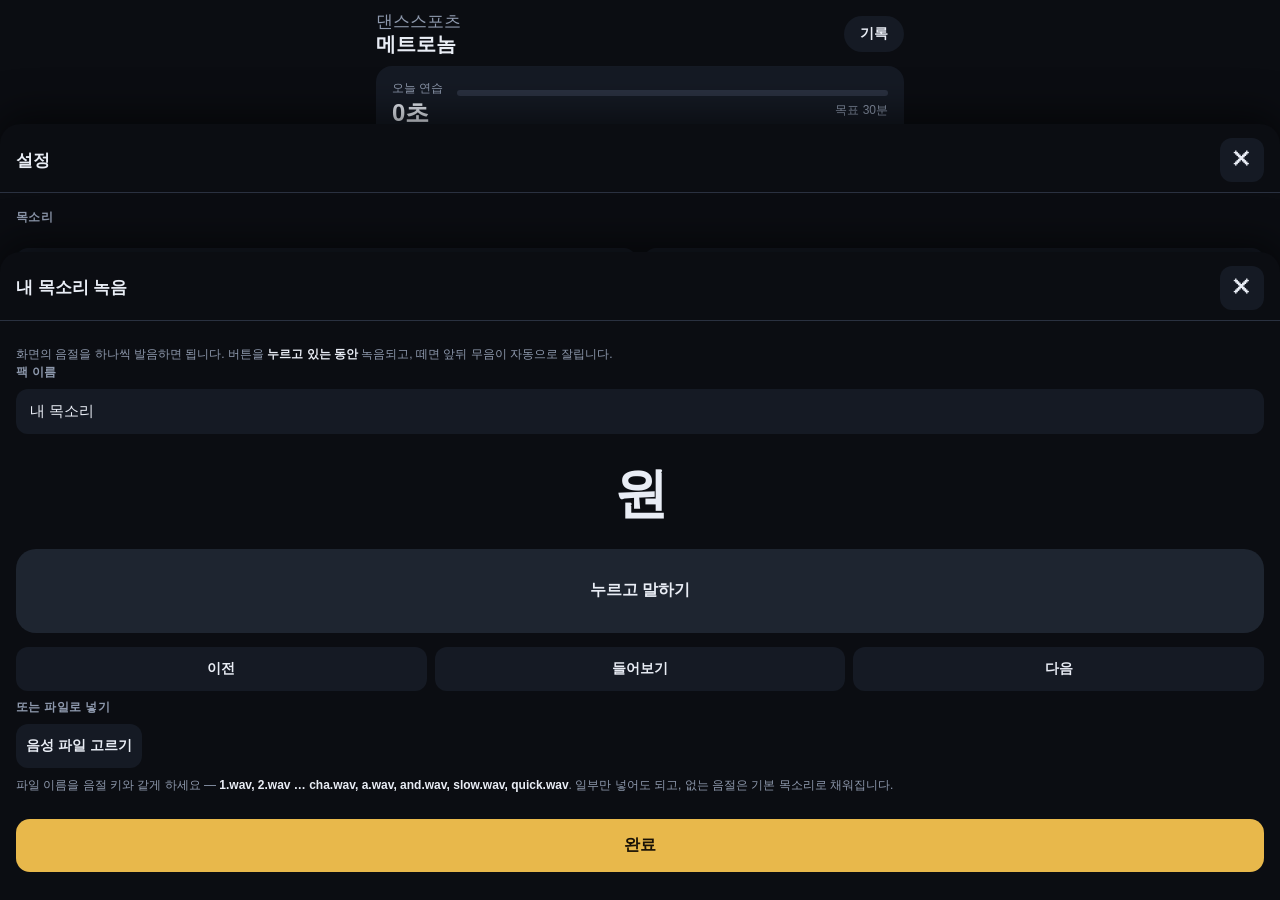
==== index.html @ ac810130 "댄스스포츠 메트로놈 초기 구현 10종목 공식 템포, 8박 예비박자, 종목별 리듬 패턴, 음성 카운트, 음원에 박자세기 얹기, 연습 기록. 빌드 도구·외부 의존성 없음." ====
<!DOCTYPE html>
<html lang="ko">
<head>
<meta charset="utf-8">
<title>댄스스포츠 메트로놈</title>
<meta name="viewport" content="width=device-width, initial-scale=1, viewport-fit=cover">
<meta name="description" content="댄스스포츠 10종목 공식 템포 메트로놈. 예비박, 음성 카운트, 내 음원에 박자세기 얹기.">
<meta name="theme-color" content="#0b0d12">
<meta name="apple-mobile-web-app-capable" content="yes">
<meta name="apple-mobile-web-app-status-bar-style" content="black-translucent">
<meta name="apple-mobile-web-app-title" content="댄스 메트로놈">
<link rel="manifest" href="manifest.webmanifest">
<link rel="icon" type="image/svg+xml" href="icons/icon.svg">
<link rel="apple-touch-icon" href="icons/icon-180.png">
<link rel="stylesheet" href="styles.css">
</head>
<body>

<!-- ============================ 홈 ============================ -->
<main id="view-home" class="view is-active">
  <header class="topbar">
    <h1 class="brand">댄스스포츠<br><b>메트로놈</b></h1>
    <button class="pillbtn" id="go-stats">기록</button>
  </header>

  <button class="today" id="today-card">
    <div class="today-main">
      <span class="today-label">오늘 연습</span>
      <span class="today-val" id="today-val">0분</span>
    </div>
    <div class="today-side">
      <div class="bar"><i id="today-fill"></i></div>
      <span class="today-sub" id="today-sub"></span>
    </div>
  </button>

  <section class="group">
    <h2>스탠다드</h2>
    <div class="grid" id="grid-standard"></div>
  </section>

  <section class="group">
    <h2>라틴</h2>
    <div class="grid" id="grid-latin"></div>
  </section>

  <p class="note" id="silent-note" hidden>
    <b>소리가 안 나면</b> 아이폰 무음 모드를 해제하세요. 웹앱은 무음 스위치의 영향을 받습니다.
  </p>
  <p class="note tiny">공식 템포는 WDSF/WDC 경기 규정 기준입니다.</p>
</main>

<!-- ============================ 플레이어 ============================ -->
<main id="view-player" class="view">
  <header class="topbar">
    <button class="iconbtn" id="go-home" aria-label="뒤로">‹</button>
    <div class="ptitle">
      <span id="p-name">—</span>
      <small id="p-meta"></small>
    </div>
    <button class="iconbtn" id="go-settings" aria-label="설정">⚙</button>
  </header>

  <div class="stage">
    <div class="countin" id="countin" hidden>
      <b id="countin-num">8</b>
      <span>예비박</span>
    </div>
    <div class="beats" id="beats"></div>
    <div class="barinfo">
      <span id="bar-num">준비</span>
      <span class="dot-sep" id="phrase-wrap" hidden>프레이즈 <b id="phrase-num">1</b>/8</span>
    </div>
  </div>

  <div class="tempo">
    <div class="bpm-row">
      <button class="stepbtn" id="bpm-minus" aria-label="느리게">−</button>
      <div class="bpm-box">
        <div class="bpm-main">
          <input id="bpm-input" type="number" inputmode="numeric" min="20" max="400" value="120">
          <span class="unit">BPM</span>
        </div>
        <div class="bpm-sub" id="tempo-sub">— MPM · 100%</div>
      </div>
      <button class="stepbtn" id="bpm-plus" aria-label="빠르게">+</button>
    </div>

    <div class="slider-wrap">
      <div class="track"><i class="official" id="official-band"></i></div>
      <input id="pct-slider" type="range" min="40" max="120" step="1" value="100" aria-label="공식 대비 속도">
    </div>

    <div class="chips" id="pct-chips"></div>
  </div>

  <div class="musicbar" id="musicbar" hidden>
    <div class="mrow">
      <span class="mname" id="m-name">—</span>
      <button class="linkbtn" id="m-edit">정렬</button>
      <button class="linkbtn" id="m-detach">해제</button>
    </div>
    <div class="mprog"><i id="m-fill"></i></div>
    <div class="mrow tiny">
      <span id="m-time">0:00</span>
      <span id="m-info"></span>
    </div>
  </div>

  <div class="transport">
    <button class="tbtn" id="btn-stop" aria-label="정지">■</button>
    <button class="tbtn play" id="btn-play" aria-label="시작">▶</button>
    <button class="tbtn" id="btn-music" aria-label="음원 얹기">♪</button>
  </div>
</main>

<!-- ============================ 기록 ============================ -->
<main id="view-stats" class="view">
  <header class="topbar">
    <button class="iconbtn" id="stats-back" aria-label="뒤로">‹</button>
    <h1 class="brand"><b>연습 기록</b></h1>
    <span class="spacer"></span>
  </header>

  <div class="statcards" id="stat-cards"></div>

  <section class="group">
    <div class="grouphead">
      <h2>최근</h2>
      <div class="seg" id="range-seg">
        <button data-days="7" class="on">7일</button>
        <button data-days="30">30일</button>
      </div>
    </div>
    <div class="chart" id="chart"></div>
  </section>

  <section class="group">
    <h2>종목별</h2>
    <div class="bars" id="by-dance"></div>
  </section>

  <section class="group">
    <h2>하루 목표</h2>
    <div class="goalrow">
      <input id="goal-input" type="number" inputmode="numeric" min="1" max="600" value="30">
      <span>분</span>
      <button class="linkbtn" id="goal-save">저장</button>
    </div>
  </section>

  <div class="rowbtns">
    <button class="ghost" id="export-stats">내보내기</button>
    <button class="ghost" id="import-stats">불러오기</button>
    <button class="ghost danger" id="reset-stats">기록 삭제</button>
  </div>
  <input type="file" id="import-file" accept="application/json,.json" hidden>
</main>

<!-- ============================ 설정 시트 ============================ -->
<div class="backdrop" id="backdrop" hidden></div>

<section class="sheet" id="sheet-settings" hidden>
  <div class="sheethead">
    <h2>설정</h2>
    <button class="iconbtn" data-close aria-label="닫기">✕</button>
  </div>
  <div class="sheetbody">

    <div class="field">
      <label>목소리</label>
      <div class="radios" id="voice-list"></div>
      <div class="rowbtns">
        <button class="ghost" id="voice-preview">미리듣기</button>
        <button class="ghost" id="voice-record">내 목소리 녹음</button>
      </div>
      <p class="hint" id="voice-hint"></p>
    </div>

    <div class="field">
      <label>카운트 방식</label>
      <div class="seg wrap" id="count-style"></div>
    </div>

    <div class="field">
      <label>예비박</label>
      <div class="seg wrap" id="countin-mode"></div>
      <p class="hint" id="countin-hint"></p>
    </div>

    <div class="field">
      <label>클릭음</label>
      <div class="seg wrap" id="theme-seg"></div>
    </div>

    <div class="field">
      <label>볼륨</label>
      <div class="vol"><span>클릭</span><input type="range" id="vol-click" min="0" max="100" value="90"></div>
      <div class="vol"><span>음성</span><input type="range" id="vol-voice" min="0" max="100" value="90"></div>
      <div class="vol"><span>음원</span><input type="range" id="vol-music" min="0" max="100" value="80"></div>
    </div>

    <div class="field">
      <label class="switch">
        <input type="checkbox" id="opt-simple"><span></span>
        <em>심플 모드<small>분할박 없이 1박만 강조</small></em>
      </label>
      <label class="switch">
        <input type="checkbox" id="opt-phrase" checked><span></span>
        <em>8마디 프레이즈 강조<small>8마디마다 첫 박을 더 세게</small></em>
      </label>
      <label class="switch">
        <input type="checkbox" id="opt-wake" checked><span></span>
        <em>화면 켜두기<small>연습 중 화면이 꺼지지 않게</small></em>
      </label>
    </div>

  </div>
</section>

<!-- ============================ 음원 시트 ============================ -->
<section class="sheet" id="sheet-music" hidden>
  <div class="sheethead">
    <h2>음원에 박자세기 얹기</h2>
    <button class="iconbtn" data-close aria-label="닫기">✕</button>
  </div>
  <div class="sheetbody">

    <div class="field">
      <button class="bigbtn" id="pick-file">폰에서 음원 고르기</button>
      <input type="file" id="music-file" accept="audio/*" hidden>
      <p class="hint">파일 앱에 있는 mp3·m4a·wav만 됩니다. 애플뮤직·스포티파이 스트리밍 곡은 열 수 없습니다.</p>
    </div>

    <div class="field" id="saved-wrap" hidden>
      <label>저장된 곡</label>
      <div class="tracklist" id="track-list"></div>
    </div>

    <div id="align-panel" hidden>
      <div class="field">
        <label>정렬 — 곡을 들으면서 박에 맞춰 탭</label>
        <p class="hint">첫 탭이 <b>마디의 1박</b>이 되도록 하세요. 4번 이상이면 계산되고, 8번이면 더 정확합니다.</p>
        <div class="rowbtns">
          <button class="ghost" id="align-play">▶ 듣기</button>
          <button class="ghost" id="align-reset">다시</button>
        </div>
        <button class="tapbtn" id="tap-pad">
          <b id="tap-count">0</b>
          <span>탭</span>
        </button>
        <div class="alignresult" id="align-result">아직 계산 전</div>
      </div>

      <div class="field" id="tune-wrap" hidden>
        <label>미세조정</label>
        <div class="tunerow">
          <span>템포</span>
          <button class="ghost" data-bpm="-0.1">−0.1</button>
          <b id="tune-bpm">—</b>
          <button class="ghost" data-bpm="0.1">+0.1</button>
        </div>
        <div class="tunerow">
          <span>시작점</span>
          <button class="ghost" data-off="-0.01">−10ms</button>
          <b id="tune-off">—</b>
          <button class="ghost" data-off="0.01">+10ms</button>
        </div>
        <div class="tunerow">
          <span>배속 보정</span>
          <button class="ghost" data-scale="0.5">÷2</button>
          <button class="ghost" data-scale="2">×2</button>
        </div>
        <div class="tunerow">
          <span>시작 마디</span>
          <button class="ghost" data-bar="-1">−1</button>
          <b id="tune-bar">1</b>
          <button class="ghost" data-bar="1">+1</button>
        </div>
        <label class="switch">
          <input type="checkbox" id="music-loop"><span></span>
          <em>곡 반복<small>끝나면 시작 마디부터 다시</small></em>
        </label>
      </div>

      <div class="rowbtns">
        <button class="bigbtn" id="align-apply">이 곡으로 연습하기</button>
      </div>
    </div>

  </div>
</section>

<!-- ============================ 녹음 시트 ============================ -->
<section class="sheet" id="sheet-record" hidden>
  <div class="sheethead">
    <h2>내 목소리 녹음</h2>
    <button class="iconbtn" data-close aria-label="닫기">✕</button>
  </div>
  <div class="sheetbody">
    <p class="hint">화면의 음절을 하나씩 발음하면 됩니다. 버튼을 <b>누르고 있는 동안</b> 녹음되고, 떼면 앞뒤 무음이 자동으로 잘립니다.</p>
    <div class="field">
      <label>팩 이름</label>
      <input type="text" id="pack-name" value="내 목소리" maxlength="20">
    </div>
    <div class="recstage">
      <div class="recprog" id="rec-prog"></div>
      <div class="recword" id="rec-word">원</div>
      <button class="recbtn" id="rec-btn">누르고 말하기</button>
      <div class="rowbtns">
        <button class="ghost" id="rec-prev">이전</button>
        <button class="ghost" id="rec-play">들어보기</button>
        <button class="ghost" id="rec-next">다음</button>
      </div>
      <p class="hint" id="rec-status"></p>
    </div>
    <div class="field">
      <label>또는 파일로 넣기</label>
      <button class="ghost" id="import-voice">음성 파일 고르기</button>
      <input type="file" id="import-voice-file" accept="audio/*" multiple hidden>
      <p class="hint">파일 이름을 음절 키와 같게 하세요 — <b>1.wav, 2.wav … cha.wav, a.wav, and.wav, slow.wav, quick.wav</b>. 일부만 넣어도 되고, 없는 음절은 기본 목소리로 채워집니다.</p>
    </div>
    <div class="rowbtns">
      <button class="bigbtn" id="rec-done">완료</button>
    </div>
  </div>
</section>

<div class="toast" id="toast" hidden></div>

<script src="js/dances.js"></script>
<script src="js/voices.js"></script>
<script src="js/stats.js"></script>
<script src="js/audio.js"></script>
<script src="js/music.js"></script>
<script src="js/app.js"></script>
</body>
</html>
---- styles.css ----
/* 댄스스포츠 메트로놈 — 세로 화면, 큰 터치 타깃, 다크 고정 */

:root {
  --bg: #0b0d12;
  --panel: #151a24;
  --panel2: #1e2530;
  --line: #2a3140;
  --txt: #e9edf5;
  --dim: #8e99ad;
  --accent: #e8b84b;
  --std: #7aa2ff;
  --lat: #ff8a5c;
  --danger: #ff6b6b;
  --r: 16px;
  --pad: 16px;
  --safe-b: env(safe-area-inset-bottom, 0px);
  --safe-t: env(safe-area-inset-top, 0px);
}

* { box-sizing: border-box; }

html, body {
  margin: 0;
  padding: 0;
  background: var(--bg);
  color: var(--txt);
  font-family: -apple-system, BlinkMacSystemFont, "Apple SD Gothic Neo", "Malgun Gothic",
               "Segoe UI", Roboto, sans-serif;
  -webkit-font-smoothing: antialiased;
  overscroll-behavior: none;
}

body { min-height: 100vh; }

button, input {
  font: inherit;
  color: inherit;
  touch-action: manipulation;      /* 더블탭 확대 방지 */
  -webkit-tap-highlight-color: transparent;
}
button { cursor: pointer; border: none; background: none; }

/* ---------------- 뷰 전환 ---------------- */
.view { display: none; }
.view.is-active { display: block; }

#view-home, #view-stats {
  padding: calc(var(--safe-t) + 8px) var(--pad) calc(var(--safe-b) + 32px);
  max-width: 560px;
  margin: 0 auto;
}

#view-player.is-active {
  display: flex;
  flex-direction: column;
  height: 100vh;
  height: 100dvh;
  padding: calc(var(--safe-t) + 4px) var(--pad) calc(var(--safe-b) + 10px);
  max-width: 560px;
  margin: 0 auto;
}

/* ---------------- 상단바 ---------------- */
.topbar {
  display: flex;
  align-items: center;
  gap: 10px;
  min-height: 52px;
}
.brand { font-size: 17px; line-height: 1.25; margin: 0; font-weight: 500; color: var(--dim); flex: 1; }
.brand b { color: var(--txt); font-weight: 700; font-size: 20px; }
.spacer { flex: 1; }

.iconbtn {
  width: 44px; height: 44px;
  border-radius: 12px;
  background: var(--panel);
  color: var(--txt);
  font-size: 22px;
  display: grid; place-items: center;
  flex: 0 0 auto;
}
.iconbtn:active { background: var(--panel2); }

.pillbtn {
  padding: 9px 16px;
  border-radius: 999px;
  background: var(--panel);
  color: var(--txt);
  font-size: 14px;
  font-weight: 600;
}

/* ---------------- 오늘 연습 카드 ---------------- */
.today {
  width: 100%;
  display: flex; align-items: center; gap: 14px;
  background: var(--panel);
  border-radius: var(--r);
  padding: 14px 16px;
  margin: 6px 0 20px;
  text-align: left;
}
.today-main { display: flex; flex-direction: column; }
.today-label { font-size: 12px; color: var(--dim); }
.today-val { font-size: 24px; font-weight: 700; letter-spacing: -0.02em; }
.today-side { flex: 1; display: flex; flex-direction: column; gap: 6px; align-items: flex-end; }
.bar { width: 100%; height: 6px; background: var(--line); border-radius: 3px; overflow: hidden; }
.bar i { display: block; height: 100%; background: var(--accent); border-radius: 3px; transition: width .3s; }
.today-sub { font-size: 12px; color: var(--dim); }

/* ---------------- 종목 그리드 ---------------- */
.group { margin-bottom: 22px; }
.group h2 { font-size: 13px; color: var(--dim); margin: 0 0 10px 2px; font-weight: 600; letter-spacing: .04em; }
.grouphead { display: flex; align-items: center; justify-content: space-between; margin-bottom: 10px; }
.grouphead h2 { margin: 0; }

.grid { display: grid; grid-template-columns: 1fr 1fr; gap: 10px; }

.tile {
  background: var(--panel);
  border-radius: var(--r);
  padding: 14px;
  text-align: left;
  min-height: 84px;
  display: flex; flex-direction: column; justify-content: space-between;
  border-left: 3px solid var(--line);
}
.tile:active { background: var(--panel2); }
.tile.std { border-left-color: var(--std); }
.tile.lat { border-left-color: var(--lat); }
.tile .tname { font-size: 16px; font-weight: 700; }
.tile .tmeta { font-size: 12px; color: var(--dim); margin-top: 6px; }
.tile .tmeta b { color: var(--txt); font-weight: 600; }

.note {
  font-size: 13px; color: var(--dim); line-height: 1.6;
  background: var(--panel); border-radius: 12px; padding: 12px 14px;
}
.note b { color: var(--txt); }
.note.tiny { background: none; padding: 4px 2px; font-size: 12px; }

/* ---------------- 플레이어: 무대 ---------------- */
.ptitle { flex: 1; text-align: center; display: flex; flex-direction: column; line-height: 1.2; }
.ptitle span { font-size: 17px; font-weight: 700; }
.ptitle small { font-size: 11px; color: var(--dim); margin-top: 2px; }

.stage {
  flex: 1;
  min-height: 140px;
  display: flex; flex-direction: column;
  align-items: center; justify-content: center;
  gap: 18px;
  position: relative;
}

.countin {
  position: absolute; inset: 0;
  display: flex; flex-direction: column;
  align-items: center; justify-content: center;
  gap: 2px;
  background: var(--bg);
  z-index: 2;
}
.countin b {
  font-size: 96px; font-weight: 800; line-height: 1;
  color: var(--accent);
  font-variant-numeric: tabular-nums;
}
.countin span { font-size: 13px; color: var(--dim); letter-spacing: .1em; }

.beats { display: flex; gap: 14px; align-items: center; justify-content: center; }
.beat {
  width: 44px; height: 44px; border-radius: 50%;
  background: var(--panel2);
  display: grid; place-items: center;
  font-size: 15px; font-weight: 700; color: var(--dim);
  transition: transform .06s ease-out, background .18s, color .18s;
}
.beat.sub { width: 12px; height: 12px; font-size: 0; background: var(--line); }
.beat.on { background: var(--accent); color: #1a1206; transform: scale(1.18); transition: none; }
.beat.sub.on { background: var(--accent); transform: scale(1.5); }
.beat.head.on { background: #fff; color: #111; }

.barinfo { font-size: 13px; color: var(--dim); display: flex; gap: 12px; align-items: center; }
.barinfo b { color: var(--txt); }
.dot-sep::before { content: "·"; margin-right: 12px; color: var(--line); }

/* ---------------- 플레이어: 템포 ---------------- */
.tempo { padding: 4px 0 2px; }

.bpm-row { display: flex; align-items: center; gap: 12px; }
.stepbtn {
  width: 62px; height: 62px;
  border-radius: 20px;
  background: var(--panel);
  font-size: 30px; font-weight: 300;
  display: grid; place-items: center;
  flex: 0 0 auto;
  user-select: none; -webkit-user-select: none;
}
.stepbtn:active { background: var(--accent); color: #1a1206; }

.bpm-box { flex: 1; text-align: center; }
.bpm-main { display: flex; align-items: baseline; justify-content: center; gap: 4px; }
#bpm-input {
  width: 3.2ch;
  background: none; border: none; padding: 0;
  font-size: 46px; font-weight: 800; letter-spacing: -0.03em;
  text-align: right;
  font-variant-numeric: tabular-nums;
  -moz-appearance: textfield;
}
#bpm-input::-webkit-outer-spin-button,
#bpm-input::-webkit-inner-spin-button { -webkit-appearance: none; margin: 0; }
#bpm-input:focus { outline: none; color: var(--accent); }
.unit { font-size: 13px; color: var(--dim); font-weight: 600; }
.bpm-sub { font-size: 12px; color: var(--dim); margin-top: 2px; }

.slider-wrap { position: relative; height: 40px; margin-top: 6px; }
.slider-wrap .track {
  position: absolute; left: 0; right: 0; top: 50%;
  height: 6px; margin-top: -3px;
  background: var(--line); border-radius: 3px; overflow: hidden;
}
.slider-wrap .official { position: absolute; top: 0; bottom: 0; background: rgba(232,184,75,.4); }
#pct-slider {
  position: absolute; inset: 0;
  width: 100%; height: 40px; margin: 0;
  background: none; -webkit-appearance: none; appearance: none;
}
#pct-slider::-webkit-slider-thumb {
  -webkit-appearance: none;
  width: 28px; height: 28px; border-radius: 50%;
  background: var(--txt);
  box-shadow: 0 2px 8px rgba(0,0,0,.5);
}
#pct-slider::-moz-range-thumb {
  width: 28px; height: 28px; border-radius: 50%;
  background: var(--txt); border: none;
}

.chips { display: flex; gap: 8px; margin-top: 8px; }
.chips button {
  flex: 1; height: 38px; border-radius: 12px;
  background: var(--panel); color: var(--dim);
  font-size: 13px; font-weight: 600;
}
.chips button.on { background: var(--accent); color: #1a1206; }

/* ---------------- 플레이어: 음원 바 ---------------- */
.musicbar { background: var(--panel); border-radius: 12px; padding: 10px 12px; margin-top: 10px; }
.mrow { display: flex; align-items: center; gap: 10px; }
.mname { flex: 1; font-size: 13px; font-weight: 600; overflow: hidden; text-overflow: ellipsis; white-space: nowrap; }
.mrow.tiny { font-size: 11px; color: var(--dim); margin-top: 6px; justify-content: space-between; }
.mprog { height: 4px; background: var(--line); border-radius: 2px; margin-top: 8px; overflow: hidden; }
.mprog i { display: block; height: 100%; width: 0; background: var(--lat); }
.linkbtn { font-size: 12px; color: var(--accent); font-weight: 600; padding: 4px; }

/* ---------------- 플레이어: 재생 컨트롤 ---------------- */
.transport {
  display: flex; align-items: center; justify-content: center; gap: 18px;
  padding-top: 14px;
}
.tbtn {
  width: 64px; height: 64px; border-radius: 22px;
  background: var(--panel);
  font-size: 22px;
  display: grid; place-items: center;
}
.tbtn:active { background: var(--panel2); }
.tbtn.play {
  width: 88px; height: 88px; border-radius: 30px;
  background: var(--accent); color: #1a1206;
  font-size: 34px;
}
.tbtn.play.on { background: var(--txt); }
.tbtn.has-music { color: var(--lat); }

/* ---------------- 기록 ---------------- */
.statcards { display: grid; grid-template-columns: repeat(3, 1fr); gap: 10px; margin: 6px 0 22px; }
.statcard { background: var(--panel); border-radius: 14px; padding: 12px 10px; text-align: center; }
.statcard b { display: block; font-size: 20px; font-weight: 700; }
.statcard span { font-size: 11px; color: var(--dim); }

.seg { display: flex; gap: 6px; background: var(--panel); border-radius: 10px; padding: 3px; }
.seg.wrap { flex-wrap: wrap; }
.seg button {
  padding: 8px 14px; border-radius: 8px;
  font-size: 13px; font-weight: 600; color: var(--dim);
  flex: 1; white-space: nowrap;
}
.seg button.on { background: var(--panel2); color: var(--txt); }

.chart { display: flex; align-items: flex-end; gap: 4px; height: 132px; padding: 6px 0; }
.chart .cbar { flex: 1; display: flex; flex-direction: column; justify-content: flex-end; height: 100%; gap: 4px; }
.chart .cbar i { display: block; background: var(--line); border-radius: 3px; min-height: 3px; }
.chart .cbar.has i { background: var(--accent); }
.chart .cbar.today i { background: var(--std); }
.chart .cbar span { font-size: 9px; color: var(--dim); text-align: center; }

.bars { display: flex; flex-direction: column; gap: 8px; }
.brow { display: flex; align-items: center; gap: 10px; font-size: 13px; }
.brow .bname { width: 84px; flex: 0 0 auto; color: var(--dim); }
.brow .bfill { flex: 1; height: 8px; background: var(--line); border-radius: 4px; overflow: hidden; }
.brow .bfill i { display: block; height: 100%; border-radius: 4px; }
.brow .bval { width: 62px; text-align: right; font-size: 12px; color: var(--dim); }

.goalrow { display: flex; align-items: center; gap: 10px; background: var(--panel); border-radius: 12px; padding: 12px 14px; }
.goalrow input { width: 72px; background: var(--panel2); border: none; border-radius: 8px; padding: 10px; text-align: center; font-size: 17px; font-weight: 700; }
.goalrow input:focus { outline: 2px solid var(--accent); }

.rowbtns { display: flex; gap: 8px; margin-top: 14px; }
.ghost {
  flex: 1; padding: 13px 10px; border-radius: 12px;
  background: var(--panel); color: var(--txt);
  font-size: 14px; font-weight: 600;
}
.ghost:active { background: var(--panel2); }
.ghost.danger { color: var(--danger); }

.bigbtn {
  width: 100%; padding: 16px; border-radius: 14px;
  background: var(--accent); color: #1a1206;
  font-size: 16px; font-weight: 700;
}
.bigbtn:disabled { background: var(--panel); color: var(--dim); }

/* ---------------- 시트 ---------------- */
.backdrop {
  position: fixed; inset: 0; background: rgba(0,0,0,.6);
  z-index: 40; backdrop-filter: blur(2px);
}
.sheet {
  position: fixed; left: 0; right: 0; bottom: 0;
  z-index: 41;
  background: var(--bg);
  border-radius: 20px 20px 0 0;
  max-height: 88vh;
  display: flex; flex-direction: column;
  box-shadow: 0 -8px 40px rgba(0,0,0,.6);
  animation: rise .22s ease-out;
}
@keyframes rise { from { transform: translateY(24px); opacity: 0; } }
.sheethead {
  display: flex; align-items: center; gap: 10px;
  padding: 14px var(--pad) 10px;
  border-bottom: 1px solid var(--line);
}
.sheethead h2 { flex: 1; margin: 0; font-size: 17px; }
.sheetbody {
  overflow-y: auto;
  -webkit-overflow-scrolling: touch;
  padding: 16px var(--pad) calc(var(--safe-b) + 28px);
}

.field { margin-bottom: 24px; }
.field > label { display: block; font-size: 12px; color: var(--dim); font-weight: 600; margin-bottom: 8px; letter-spacing: .03em; }
.field input[type=text] { width: 100%; background: var(--panel); border: none; border-radius: 12px; padding: 14px; font-size: 15px; }
.field input[type=text]:focus { outline: 2px solid var(--accent); }
.hint { font-size: 12px; color: var(--dim); line-height: 1.6; margin: 8px 0 0; }
.hint b { color: var(--txt); }

.radios { display: flex; flex-direction: column; gap: 6px; }
.radios button {
  display: flex; align-items: center; gap: 10px;
  padding: 13px 14px; border-radius: 12px;
  background: var(--panel); text-align: left; font-size: 15px;
}
.radios button.on { background: var(--panel2); box-shadow: inset 0 0 0 1.5px var(--accent); }
.radios button .rname { flex: 1; }
.radios button .rmeta { font-size: 11px; color: var(--dim); }
.radios button .rdel { color: var(--danger); font-size: 12px; padding: 4px 6px; }

.vol { display: flex; align-items: center; gap: 12px; margin-bottom: 10px; }
.vol span { width: 40px; font-size: 13px; color: var(--dim); }
.vol input { flex: 1; -webkit-appearance: none; appearance: none; height: 30px; background: none; }
.vol input::-webkit-slider-runnable-track { height: 6px; background: var(--line); border-radius: 3px; }
.vol input::-webkit-slider-thumb {
  -webkit-appearance: none; width: 24px; height: 24px; border-radius: 50%;
  background: var(--txt); margin-top: -9px;
}
.vol input::-moz-range-track { height: 6px; background: var(--line); border-radius: 3px; }
.vol input::-moz-range-thumb { width: 24px; height: 24px; border-radius: 50%; background: var(--txt); border: none; }

.switch {
  display: flex; align-items: center; gap: 12px;
  padding: 12px 0; cursor: pointer;
}
.switch input { position: absolute; opacity: 0; pointer-events: none; }
.switch > span {
  width: 50px; height: 30px; border-radius: 15px;
  background: var(--line); position: relative; flex: 0 0 auto;
  transition: background .18s;
}
.switch > span::after {
  content: ""; position: absolute; top: 3px; left: 3px;
  width: 24px; height: 24px; border-radius: 50%; background: #fff;
  transition: transform .18s;
}
.switch input:checked + span { background: var(--accent); }
.switch input:checked + span::after { transform: translateX(20px); }
.switch em { font-style: normal; font-size: 15px; display: flex; flex-direction: column; gap: 2px; }
.switch em small { font-size: 11px; color: var(--dim); }

/* ---------------- 음원 정렬 ---------------- */
.tracklist { display: flex; flex-direction: column; gap: 6px; }
.tracklist button {
  display: flex; align-items: center; gap: 10px;
  padding: 13px 14px; border-radius: 12px; background: var(--panel); text-align: left;
}
.tracklist .tkname { flex: 1; font-size: 14px; overflow: hidden; text-overflow: ellipsis; white-space: nowrap; }
.tracklist .tkmeta { font-size: 11px; color: var(--dim); }
.tracklist .tkdel { color: var(--danger); font-size: 12px; padding: 4px 6px; }

.tapbtn {
  width: 100%; height: 120px; border-radius: 18px;
  background: var(--panel2); margin-top: 12px;
  display: flex; flex-direction: column; align-items: center; justify-content: center; gap: 2px;
}
.tapbtn:active { background: var(--accent); color: #1a1206; }
.tapbtn b { font-size: 40px; font-weight: 800; font-variant-numeric: tabular-nums; }
.tapbtn span { font-size: 12px; color: var(--dim); }
.tapbtn:active span { color: #1a1206; }

.alignresult {
  margin-top: 12px; padding: 12px 14px; border-radius: 12px;
  background: var(--panel); font-size: 13px; color: var(--dim); line-height: 1.6;
}
.alignresult b { color: var(--txt); font-size: 15px; }
.alignresult.good { box-shadow: inset 0 0 0 1.5px rgba(122,162,255,.5); }

.tunerow { display: flex; align-items: center; gap: 8px; margin-bottom: 8px; }
.tunerow > span { width: 66px; font-size: 12px; color: var(--dim); flex: 0 0 auto; }
.tunerow > b { flex: 1; text-align: center; font-size: 14px; font-variant-numeric: tabular-nums; }
.tunerow .ghost { flex: 0 0 auto; padding: 10px 12px; font-size: 13px; }

/* ---------------- 녹음 ---------------- */
.recstage { text-align: center; }
.recprog { font-size: 12px; color: var(--dim); margin-bottom: 6px; }
.recword { font-size: 54px; font-weight: 800; margin-bottom: 18px; letter-spacing: -.02em; }
.recbtn {
  width: 100%; height: 84px; border-radius: 20px;
  background: var(--panel2); font-size: 16px; font-weight: 700;
}
.recbtn.rec { background: var(--danger); color: #fff; }

/* ---------------- 토스트 ---------------- */
.toast {
  position: fixed; left: 50%; bottom: calc(var(--safe-b) + 90px);
  transform: translateX(-50%);
  background: var(--panel2); color: var(--txt);
  padding: 12px 18px; border-radius: 999px;
  font-size: 13px; font-weight: 600;
  z-index: 60; max-width: 90vw; text-align: center;
  box-shadow: 0 6px 24px rgba(0,0,0,.5);
  animation: rise .18s ease-out;
}

@media (max-width: 340px) {
  .beat { width: 36px; height: 36px; }
  .tbtn.play { width: 76px; height: 76px; }
  #bpm-input { font-size: 38px; }
}
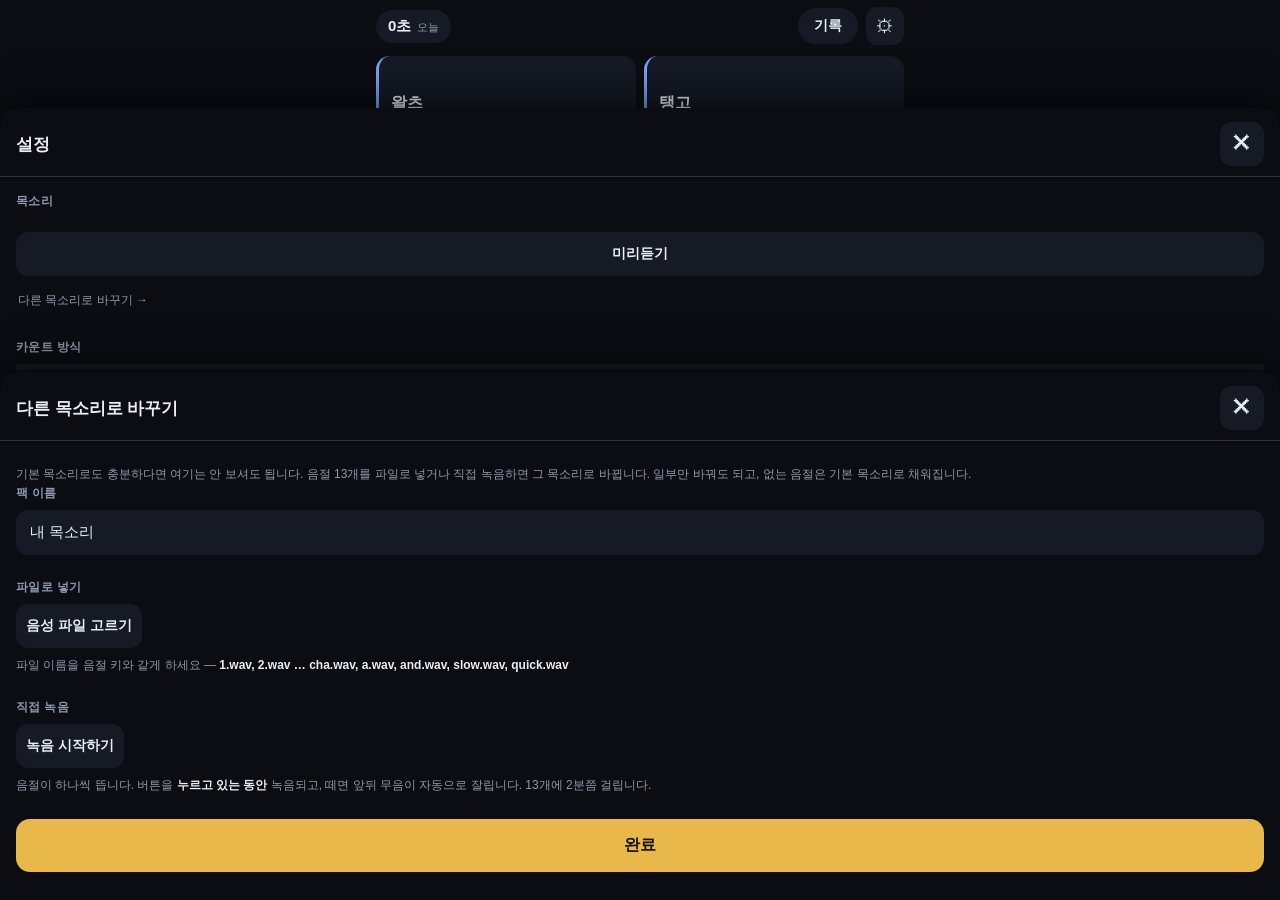
==== commit ceb46515: "첫 화면을 한 화면으로 통합 — 종목 버튼을 누르면 바로 시작 - 홈/플레이어 두 화면을 없애고 하나로 합쳤다. 10종목 버튼이 스크롤 없이   한 화면에 들어가고, 누르면 예비박" ====
--- a/index.html
+++ b/index.html
@@ -16,65 +16,33 @@
 </head>
 <body>
 
-<!-- ============================ 홈 ============================ -->
+<!-- ============================ 홈 = 종목 + 컨트롤 ============================ -->
 <main id="view-home" class="view is-active">
-  <header class="topbar">
-    <h1 class="brand">댄스스포츠<br><b>메트로놈</b></h1>
+  <header class="homebar">
+    <button class="todaymini" id="today-card">
+      <b id="today-val">0분</b><span id="today-sub">오늘</span>
+    </button>
+    <span class="spacer"></span>
     <button class="pillbtn" id="go-stats">기록</button>
+    <button class="iconbtn sm" id="go-settings" aria-label="설정">⚙</button>
   </header>
 
-  <button class="today" id="today-card">
-    <div class="today-main">
-      <span class="today-label">오늘 연습</span>
-      <span class="today-val" id="today-val">0분</span>
-    </div>
-    <div class="today-side">
-      <div class="bar"><i id="today-fill"></i></div>
-      <span class="today-sub" id="today-sub"></span>
-    </div>
-  </button>
-
-  <section class="group">
-    <h2>스탠다드</h2>
-    <div class="grid" id="grid-standard"></div>
-  </section>
-
-  <section class="group">
-    <h2>라틴</h2>
-    <div class="grid" id="grid-latin"></div>
-  </section>
+  <div class="dancegrid" id="dancegrid"></div>
 
   <p class="note" id="silent-note" hidden>
-    <b>소리가 안 나면</b> 아이폰 무음 모드를 해제하세요. 웹앱은 무음 스위치의 영향을 받습니다.
+    <b>소리가 안 나면</b> 아이폰 무음 모드를 해제하세요.
   </p>
-  <p class="note tiny">공식 템포는 WDSF/WDC 경기 규정 기준입니다.</p>
-</main>
-
-<!-- ============================ 플레이어 ============================ -->
-<main id="view-player" class="view">
-  <header class="topbar">
-    <button class="iconbtn" id="go-home" aria-label="뒤로">‹</button>
-    <div class="ptitle">
-      <span id="p-name">—</span>
-      <small id="p-meta"></small>
-    </div>
-    <button class="iconbtn" id="go-settings" aria-label="설정">⚙</button>
-  </header>
-
-  <div class="stage">
-    <div class="countin" id="countin" hidden>
-      <b id="countin-num">8</b>
-      <span>예비박</span>
-    </div>
-    <div class="beats" id="beats"></div>
-    <div class="barinfo">
-      <span id="bar-num">준비</span>
-      <span class="dot-sep" id="phrase-wrap" hidden>프레이즈 <b id="phrase-num">1</b>/8</span>
-    </div>
-  </div>
-
-  <div class="tempo">
-    <div class="bpm-row">
+
+  <!-- 선택한 종목의 컨트롤. 종목을 고르기 전에는 숨어 있다. -->
+  <div class="dock" id="dock" hidden>
+    <div class="dockhead">
+      <span class="dockname" id="dock-name">—</span>
+      <span class="dockbeats" id="beats"></span>
+      <span class="dockcount" id="countin-num" hidden>8</span>
+      <span class="dockbar" id="bar-num"></span>
+    </div>
+
+    <div class="docktempo">
       <button class="stepbtn" id="bpm-minus" aria-label="느리게">−</button>
       <div class="bpm-box">
         <div class="bpm-main">
@@ -92,25 +60,25 @@
     </div>
 
     <div class="chips" id="pct-chips"></div>
-  </div>
-
-  <div class="musicbar" id="musicbar" hidden>
-    <div class="mrow">
-      <span class="mname" id="m-name">—</span>
-      <button class="linkbtn" id="m-edit">정렬</button>
-      <button class="linkbtn" id="m-detach">해제</button>
-    </div>
-    <div class="mprog"><i id="m-fill"></i></div>
-    <div class="mrow tiny">
-      <span id="m-time">0:00</span>
-      <span id="m-info"></span>
-    </div>
-  </div>
-
-  <div class="transport">
-    <button class="tbtn" id="btn-stop" aria-label="정지">■</button>
-    <button class="tbtn play" id="btn-play" aria-label="시작">▶</button>
-    <button class="tbtn" id="btn-music" aria-label="음원 얹기">♪</button>
+
+    <div class="musicbar" id="musicbar" hidden>
+      <div class="mrow">
+        <span class="mname" id="m-name">—</span>
+        <button class="linkbtn" id="m-edit">정렬</button>
+        <button class="linkbtn" id="m-detach">해제</button>
+      </div>
+      <div class="mprog"><i id="m-fill"></i></div>
+      <div class="mrow tiny">
+        <span id="m-time">0:00</span>
+        <span id="m-info"></span>
+      </div>
+    </div>
+
+    <div class="transport">
+      <button class="tbtn" id="btn-stop" aria-label="정지">■</button>
+      <button class="tbtn play" id="btn-play" aria-label="시작">▶</button>
+      <button class="tbtn" id="btn-music" aria-label="음원 얹기">♪</button>
+    </div>
   </div>
 </main>
 
@@ -167,14 +135,37 @@
   </div>
   <div class="sheetbody">
 
+    <div class="field" id="account-field" hidden>
+      <label>계정</label>
+      <div id="acct-signed-out">
+        <input type="email" id="acct-email" placeholder="이메일 주소" inputmode="email" autocomplete="email">
+        <div class="rowbtns">
+          <button class="ghost" id="acct-send">로그인 링크 받기</button>
+        </div>
+        <p class="hint">비밀번호가 없습니다. 이메일로 받은 링크를 누르면 바로 로그인됩니다.<br>
+          로그인하면 <b>연습 기록·설정·음원 정렬</b>이 계정에 저장돼 다른 기기에서도 이어집니다.
+          음원 파일과 녹음한 목소리는 이 폰에만 남습니다.</p>
+      </div>
+      <div id="acct-signed-in" hidden>
+        <div class="acctrow">
+          <span class="acctwho" id="acct-who"></span>
+          <button class="linkbtn" id="acct-signout">로그아웃</button>
+        </div>
+        <div class="rowbtns">
+          <button class="ghost" id="acct-sync">지금 동기화</button>
+        </div>
+      </div>
+      <p class="hint" id="acct-status"></p>
+    </div>
+
     <div class="field">
       <label>목소리</label>
       <div class="radios" id="voice-list"></div>
       <div class="rowbtns">
         <button class="ghost" id="voice-preview">미리듣기</button>
-        <button class="ghost" id="voice-record">내 목소리 녹음</button>
       </div>
       <p class="hint" id="voice-hint"></p>
+      <button class="linkbtn subtle" id="voice-record">다른 목소리로 바꾸기 →</button>
     </div>
 
     <div class="field">
@@ -294,16 +285,18 @@
 <!-- ============================ 녹음 시트 ============================ -->
 <section class="sheet" id="sheet-record" hidden>
   <div class="sheethead">
-    <h2>내 목소리 녹음</h2>
+    <h2>다른 목소리로 바꾸기</h2>
     <button class="iconbtn" data-close aria-label="닫기">✕</button>
   </div>
   <div class="sheetbody">
-    <p class="hint">화면의 음절을 하나씩 발음하면 됩니다. 버튼을 <b>누르고 있는 동안</b> 녹음되고, 떼면 앞뒤 무음이 자동으로 잘립니다.</p>
+    <p class="hint">기본 목소리로도 충분하다면 여기는 안 보셔도 됩니다.
+      음절 13개를 파일로 넣거나 직접 녹음하면 그 목소리로 바뀝니다.
+      일부만 바꿔도 되고, 없는 음절은 기본 목소리로 채워집니다.</p>
     <div class="field">
       <label>팩 이름</label>
       <input type="text" id="pack-name" value="내 목소리" maxlength="20">
     </div>
-    <div class="recstage">
+    <div class="recstage" id="rec-stage" hidden>
       <div class="recprog" id="rec-prog"></div>
       <div class="recword" id="rec-word">원</div>
       <button class="recbtn" id="rec-btn">누르고 말하기</button>
@@ -315,10 +308,15 @@
       <p class="hint" id="rec-status"></p>
     </div>
     <div class="field">
-      <label>또는 파일로 넣기</label>
+      <label>파일로 넣기</label>
       <button class="ghost" id="import-voice">음성 파일 고르기</button>
       <input type="file" id="import-voice-file" accept="audio/*" multiple hidden>
-      <p class="hint">파일 이름을 음절 키와 같게 하세요 — <b>1.wav, 2.wav … cha.wav, a.wav, and.wav, slow.wav, quick.wav</b>. 일부만 넣어도 되고, 없는 음절은 기본 목소리로 채워집니다.</p>
+      <p class="hint">파일 이름을 음절 키와 같게 하세요 — <b>1.wav, 2.wav … cha.wav, a.wav, and.wav, slow.wav, quick.wav</b></p>
+    </div>
+    <div class="field">
+      <label>직접 녹음</label>
+      <button class="ghost" id="rec-open">녹음 시작하기</button>
+      <p class="hint">음절이 하나씩 뜹니다. 버튼을 <b>누르고 있는 동안</b> 녹음되고, 떼면 앞뒤 무음이 자동으로 잘립니다. 13개에 2분쯤 걸립니다.</p>
     </div>
     <div class="rowbtns">
       <button class="bigbtn" id="rec-done">완료</button>
@@ -333,6 +331,8 @@
 <script src="js/stats.js"></script>
 <script src="js/audio.js"></script>
 <script src="js/music.js"></script>
+<script src="js/supabase-config.js"></script>
+<script src="js/sync.js"></script>
 <script src="js/app.js"></script>
 </body>
 </html>
--- a/styles.css
+++ b/styles.css
@@ -44,20 +44,22 @@
 .view { display: none; }
 .view.is-active { display: block; }
 
-#view-home, #view-stats {
+#view-stats {
   padding: calc(var(--safe-t) + 8px) var(--pad) calc(var(--safe-b) + 32px);
   max-width: 560px;
   margin: 0 auto;
 }
 
-#view-player.is-active {
+/* 홈 = 종목 버튼 + 컨트롤. 한 화면에서 끝나도록 세로를 꽉 채운다. */
+#view-home.is-active {
   display: flex;
   flex-direction: column;
   height: 100vh;
   height: 100dvh;
-  padding: calc(var(--safe-t) + 4px) var(--pad) calc(var(--safe-b) + 10px);
+  padding: calc(var(--safe-t) + 4px) var(--pad) calc(var(--safe-b) + 8px);
   max-width: 560px;
   margin: 0 auto;
+  gap: 8px;
 }
 
 /* ---------------- 상단바 ---------------- */
@@ -91,47 +93,54 @@
   font-weight: 600;
 }
 
-/* ---------------- 오늘 연습 카드 ---------------- */
-.today {
-  width: 100%;
-  display: flex; align-items: center; gap: 14px;
-  background: var(--panel);
-  border-radius: var(--r);
-  padding: 14px 16px;
-  margin: 6px 0 20px;
-  text-align: left;
-}
-.today-main { display: flex; flex-direction: column; }
-.today-label { font-size: 12px; color: var(--dim); }
-.today-val { font-size: 24px; font-weight: 700; letter-spacing: -0.02em; }
-.today-side { flex: 1; display: flex; flex-direction: column; gap: 6px; align-items: flex-end; }
-.bar { width: 100%; height: 6px; background: var(--line); border-radius: 3px; overflow: hidden; }
-.bar i { display: block; height: 100%; background: var(--accent); border-radius: 3px; transition: width .3s; }
-.today-sub { font-size: 12px; color: var(--dim); }
-
-/* ---------------- 종목 그리드 ---------------- */
-.group { margin-bottom: 22px; }
-.group h2 { font-size: 13px; color: var(--dim); margin: 0 0 10px 2px; font-weight: 600; letter-spacing: .04em; }
-.grouphead { display: flex; align-items: center; justify-content: space-between; margin-bottom: 10px; }
-.grouphead h2 { margin: 0; }
-
-.grid { display: grid; grid-template-columns: 1fr 1fr; gap: 10px; }
+/* ---------------- 홈 상단바 ---------------- */
+.homebar { display: flex; align-items: center; gap: 8px; min-height: 44px; flex: 0 0 auto; }
+.todaymini {
+  display: flex; align-items: baseline; gap: 6px;
+  padding: 7px 12px; border-radius: 999px; background: var(--panel);
+}
+.todaymini b { font-size: 15px; font-weight: 700; }
+.todaymini span { font-size: 11px; color: var(--dim); }
+.iconbtn.sm { width: 38px; height: 38px; font-size: 18px; border-radius: 11px; }
+
+/* ---------------- 종목 버튼 ----------------
+   10개가 스크롤 없이 한 화면에 들어가야 한다. 남는 세로 공간을 균등하게 나눠 갖는다. */
+.dancegrid {
+  flex: 1 1 auto;
+  min-height: 0;
+  display: grid;
+  grid-template-columns: 1fr 1fr;
+  grid-auto-rows: 1fr;
+  gap: 8px;
+}
 
 .tile {
   background: var(--panel);
-  border-radius: var(--r);
-  padding: 14px;
+  border-radius: 14px;
+  padding: 10px 12px;
   text-align: left;
-  min-height: 84px;
-  display: flex; flex-direction: column; justify-content: space-between;
+  min-height: 52px;
+  display: flex; flex-direction: column; justify-content: center; gap: 2px;
   border-left: 3px solid var(--line);
+  position: relative;
+  overflow: hidden;
 }
 .tile:active { background: var(--panel2); }
 .tile.std { border-left-color: var(--std); }
 .tile.lat { border-left-color: var(--lat); }
-.tile .tname { font-size: 16px; font-weight: 700; }
-.tile .tmeta { font-size: 12px; color: var(--dim); margin-top: 6px; }
+.tile .tname { font-size: 16px; font-weight: 700; line-height: 1.15; }
+.tile .tmeta { font-size: 11px; color: var(--dim); }
 .tile .tmeta b { color: var(--txt); font-weight: 600; }
+
+.tile.on { background: var(--panel2); box-shadow: inset 0 0 0 2px var(--accent); }
+.tile.on .tname { color: var(--accent); }
+/* 재생 중인 종목은 마디 첫 박마다 한 번 번쩍인다 */
+.tile .pulse {
+  position: absolute; inset: 0; background: var(--accent);
+  opacity: 0; pointer-events: none;
+}
+.tile.beat .pulse { opacity: .16; transition: none; }
+.tile .pulse { transition: opacity .28s ease-out; }
 
 .note {
   font-size: 13px; color: var(--dim); line-height: 1.6;
@@ -140,61 +149,47 @@
 .note b { color: var(--txt); }
 .note.tiny { background: none; padding: 4px 2px; font-size: 12px; }
 
-/* ---------------- 플레이어: 무대 ---------------- */
-.ptitle { flex: 1; text-align: center; display: flex; flex-direction: column; line-height: 1.2; }
-.ptitle span { font-size: 17px; font-weight: 700; }
-.ptitle small { font-size: 11px; color: var(--dim); margin-top: 2px; }
-
-.stage {
-  flex: 1;
-  min-height: 140px;
-  display: flex; flex-direction: column;
-  align-items: center; justify-content: center;
-  gap: 18px;
-  position: relative;
-}
-
-.countin {
-  position: absolute; inset: 0;
-  display: flex; flex-direction: column;
-  align-items: center; justify-content: center;
-  gap: 2px;
-  background: var(--bg);
-  z-index: 2;
-}
-.countin b {
-  font-size: 96px; font-weight: 800; line-height: 1;
-  color: var(--accent);
-  font-variant-numeric: tabular-nums;
-}
-.countin span { font-size: 13px; color: var(--dim); letter-spacing: .1em; }
-
-.beats { display: flex; gap: 14px; align-items: center; justify-content: center; }
+/* ---------------- 컨트롤 독 ---------------- */
+.dock {
+  flex: 0 0 auto;
+  background: var(--panel);
+  border-radius: 18px;
+  padding: 10px 12px 12px;
+  display: flex; flex-direction: column; gap: 8px;
+}
+
+.dockhead { display: flex; align-items: center; gap: 10px; min-height: 30px; }
+.dockname { font-size: 15px; font-weight: 700; flex: 0 0 auto; }
+.dockbar { font-size: 11px; color: var(--dim); margin-left: auto; flex: 0 0 auto; }
+
+.dockbeats { display: flex; gap: 7px; align-items: center; flex: 1; justify-content: center; }
 .beat {
-  width: 44px; height: 44px; border-radius: 50%;
+  width: 22px; height: 22px; border-radius: 50%;
   background: var(--panel2);
   display: grid; place-items: center;
-  font-size: 15px; font-weight: 700; color: var(--dim);
+  font-size: 10px; font-weight: 700; color: var(--dim);
   transition: transform .06s ease-out, background .18s, color .18s;
-}
-.beat.sub { width: 12px; height: 12px; font-size: 0; background: var(--line); }
-.beat.on { background: var(--accent); color: #1a1206; transform: scale(1.18); transition: none; }
+  flex: 0 0 auto;
+}
+.beat.sub { width: 8px; height: 8px; font-size: 0; background: var(--line); }
+.beat.on { background: var(--accent); color: #1a1206; transform: scale(1.25); transition: none; }
 .beat.sub.on { background: var(--accent); transform: scale(1.5); }
 .beat.head.on { background: #fff; color: #111; }
-
-.barinfo { font-size: 13px; color: var(--dim); display: flex; gap: 12px; align-items: center; }
-.barinfo b { color: var(--txt); }
-.dot-sep::before { content: "·"; margin-right: 12px; color: var(--line); }
-
-/* ---------------- 플레이어: 템포 ---------------- */
-.tempo { padding: 4px 0 2px; }
+/* 예비박 중에는 점 대신 남은 수를 크게 보여준다 */
+.dockcount {
+  flex: 1; text-align: center;
+  font-size: 26px; font-weight: 800; line-height: 1;
+  color: var(--accent); font-variant-numeric: tabular-nums;
+}
+
+.docktempo { display: flex; align-items: center; gap: 10px; }
 
 .bpm-row { display: flex; align-items: center; gap: 12px; }
 .stepbtn {
-  width: 62px; height: 62px;
-  border-radius: 20px;
-  background: var(--panel);
-  font-size: 30px; font-weight: 300;
+  width: 54px; height: 54px;
+  border-radius: 17px;
+  background: var(--panel2);
+  font-size: 28px; font-weight: 300;
   display: grid; place-items: center;
   flex: 0 0 auto;
   user-select: none; -webkit-user-select: none;
@@ -206,7 +201,7 @@
 #bpm-input {
   width: 3.2ch;
   background: none; border: none; padding: 0;
-  font-size: 46px; font-weight: 800; letter-spacing: -0.03em;
+  font-size: 36px; font-weight: 800; letter-spacing: -0.03em;
   text-align: right;
   font-variant-numeric: tabular-nums;
   -moz-appearance: textfield;
@@ -217,7 +212,7 @@
 .unit { font-size: 13px; color: var(--dim); font-weight: 600; }
 .bpm-sub { font-size: 12px; color: var(--dim); margin-top: 2px; }
 
-.slider-wrap { position: relative; height: 40px; margin-top: 6px; }
+.slider-wrap { position: relative; height: 34px; }
 .slider-wrap .track {
   position: absolute; left: 0; right: 0; top: 50%;
   height: 6px; margin-top: -3px;
@@ -226,7 +221,7 @@
 .slider-wrap .official { position: absolute; top: 0; bottom: 0; background: rgba(232,184,75,.4); }
 #pct-slider {
   position: absolute; inset: 0;
-  width: 100%; height: 40px; margin: 0;
+  width: 100%; height: 34px; margin: 0;
   background: none; -webkit-appearance: none; appearance: none;
 }
 #pct-slider::-webkit-slider-thumb {
@@ -240,39 +235,41 @@
   background: var(--txt); border: none;
 }
 
-.chips { display: flex; gap: 8px; margin-top: 8px; }
+.chips { display: flex; gap: 6px; }
 .chips button {
-  flex: 1; height: 38px; border-radius: 12px;
-  background: var(--panel); color: var(--dim);
-  font-size: 13px; font-weight: 600;
+  flex: 1; height: 34px; border-radius: 10px;
+  background: var(--panel2); color: var(--dim);
+  font-size: 12px; font-weight: 600;
 }
 .chips button.on { background: var(--accent); color: #1a1206; }
 
-/* ---------------- 플레이어: 음원 바 ---------------- */
-.musicbar { background: var(--panel); border-radius: 12px; padding: 10px 12px; margin-top: 10px; }
+/* ---------------- 음원 바 ---------------- */
+.musicbar { background: var(--panel2); border-radius: 12px; padding: 10px 12px; }
 .mrow { display: flex; align-items: center; gap: 10px; }
 .mname { flex: 1; font-size: 13px; font-weight: 600; overflow: hidden; text-overflow: ellipsis; white-space: nowrap; }
 .mrow.tiny { font-size: 11px; color: var(--dim); margin-top: 6px; justify-content: space-between; }
 .mprog { height: 4px; background: var(--line); border-radius: 2px; margin-top: 8px; overflow: hidden; }
 .mprog i { display: block; height: 100%; width: 0; background: var(--lat); }
 .linkbtn { font-size: 12px; color: var(--accent); font-weight: 600; padding: 4px; }
-
-/* ---------------- 플레이어: 재생 컨트롤 ---------------- */
+.linkbtn.subtle { display: block; margin-top: 10px; color: var(--dim); font-weight: 500; padding: 6px 2px; }
+.linkbtn.subtle:active { color: var(--accent); }
+
+/* ---------------- 재생 컨트롤 (엄지 위치) ---------------- */
 .transport {
-  display: flex; align-items: center; justify-content: center; gap: 18px;
-  padding-top: 14px;
+  display: flex; align-items: center; justify-content: center; gap: 16px;
+  padding-top: 2px;
 }
 .tbtn {
-  width: 64px; height: 64px; border-radius: 22px;
-  background: var(--panel);
-  font-size: 22px;
+  width: 56px; height: 56px; border-radius: 19px;
+  background: var(--panel2);
+  font-size: 20px;
   display: grid; place-items: center;
 }
-.tbtn:active { background: var(--panel2); }
+.tbtn:active { background: var(--line); }
 .tbtn.play {
-  width: 88px; height: 88px; border-radius: 30px;
+  width: 76px; height: 76px; border-radius: 26px;
   background: var(--accent); color: #1a1206;
-  font-size: 34px;
+  font-size: 30px;
 }
 .tbtn.play.on { background: var(--txt); }
 .tbtn.has-music { color: var(--lat); }
@@ -356,8 +353,13 @@
 
 .field { margin-bottom: 24px; }
 .field > label { display: block; font-size: 12px; color: var(--dim); font-weight: 600; margin-bottom: 8px; letter-spacing: .03em; }
-.field input[type=text] { width: 100%; background: var(--panel); border: none; border-radius: 12px; padding: 14px; font-size: 15px; }
-.field input[type=text]:focus { outline: 2px solid var(--accent); }
+.field input[type=text],
+.field input[type=email] { width: 100%; background: var(--panel); border: none; border-radius: 12px; padding: 14px; font-size: 15px; }
+.field input[type=text]:focus,
+.field input[type=email]:focus { outline: 2px solid var(--accent); }
+
+.acctrow { display: flex; align-items: center; gap: 10px; background: var(--panel); border-radius: 12px; padding: 13px 14px; }
+.acctwho { flex: 1; font-size: 14px; overflow: hidden; text-overflow: ellipsis; white-space: nowrap; }
 .hint { font-size: 12px; color: var(--dim); line-height: 1.6; margin: 8px 0 0; }
 .hint b { color: var(--txt); }
 
@@ -457,8 +459,19 @@
   animation: rise .18s ease-out;
 }
 
+/* 화면이 짧으면 독을 더 납작하게 — 종목 버튼이 잘리지 않도록 */
+@media (max-height: 700px) {
+  .stepbtn { width: 46px; height: 46px; font-size: 24px; border-radius: 14px; }
+  #bpm-input { font-size: 30px; }
+  .tbtn { width: 48px; height: 48px; border-radius: 16px; }
+  .tbtn.play { width: 64px; height: 64px; border-radius: 22px; font-size: 26px; }
+  .slider-wrap { height: 28px; }
+  #pct-slider { height: 28px; }
+  .tile { min-height: 44px; }
+}
+
 @media (max-width: 340px) {
-  .beat { width: 36px; height: 36px; }
-  .tbtn.play { width: 76px; height: 76px; }
-  #bpm-input { font-size: 38px; }
-}
+  .tile .tname { font-size: 15px; }
+  .tbtn.play { width: 64px; height: 64px; }
+  #bpm-input { font-size: 30px; }
+}
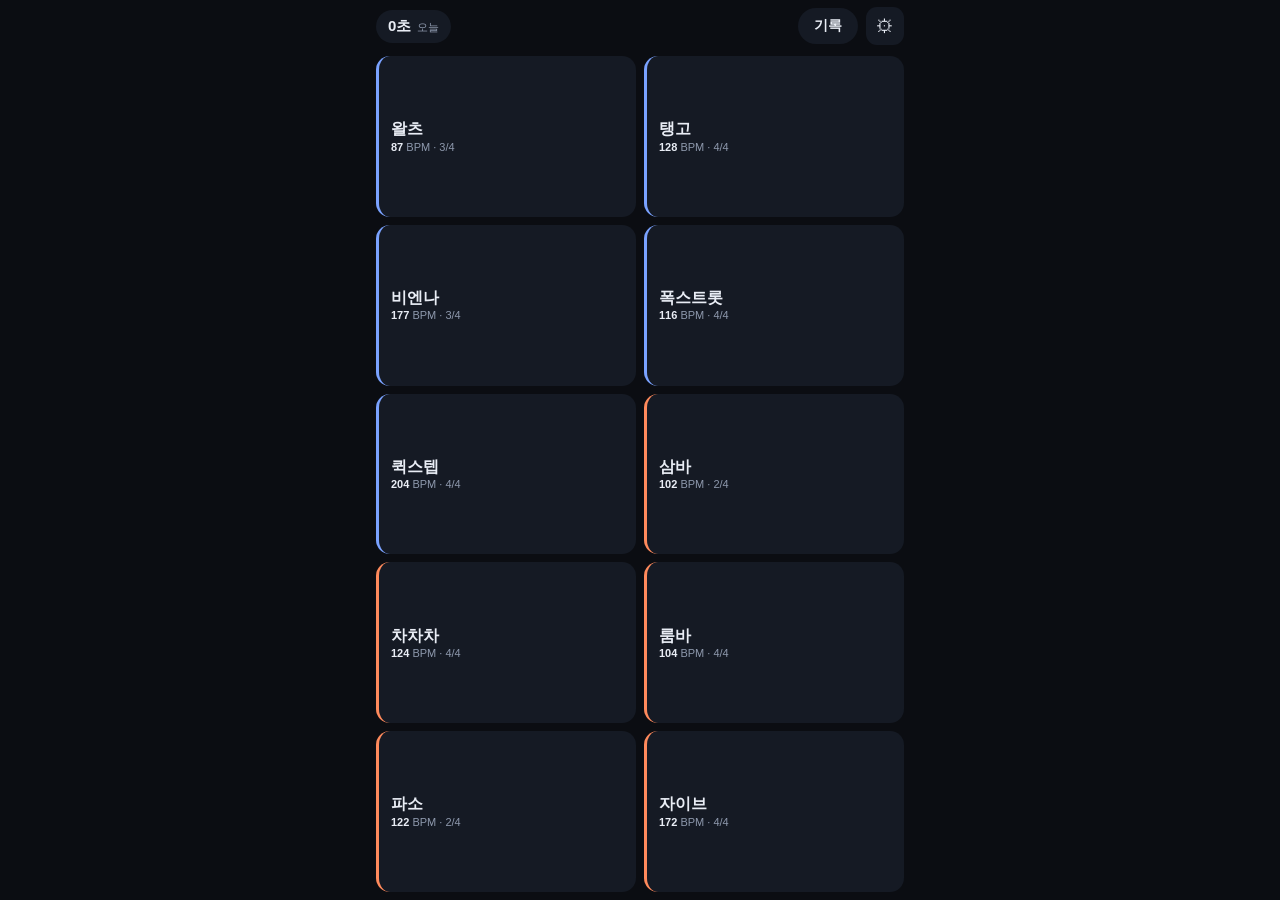
==== commit 0d95ac05: "숨겨야 할 시트가 화면에 남아 버튼 탭을 가로막던 문제 수정 hidden 속성은 브라우저 기본 스타일([hidden]{display:none})인데, .sheet 와 .dock 에" ====
--- a/index.html
+++ b/index.html
@@ -165,7 +165,6 @@
         <button class="ghost" id="voice-preview">미리듣기</button>
       </div>
       <p class="hint" id="voice-hint"></p>
-      <button class="linkbtn subtle" id="voice-record">다른 목소리로 바꾸기 →</button>
     </div>
 
     <div class="field">
--- a/styles.css
+++ b/styles.css
@@ -19,6 +19,11 @@
 
 * { box-sizing: border-box; }
 
+/* [hidden] 은 브라우저 기본 스타일이라, 클래스에 display 를 지정하면 그쪽이 이긴다.
+   .sheet 와 .dock 에 display:flex 를 준 탓에 숨겨야 할 시트가 화면에 남아
+   아래 버튼들의 탭을 가로막고 있었다. 전역으로 못 박아 둔다. */
+[hidden] { display: none !important; }
+
 html, body {
   margin: 0;
   padding: 0;
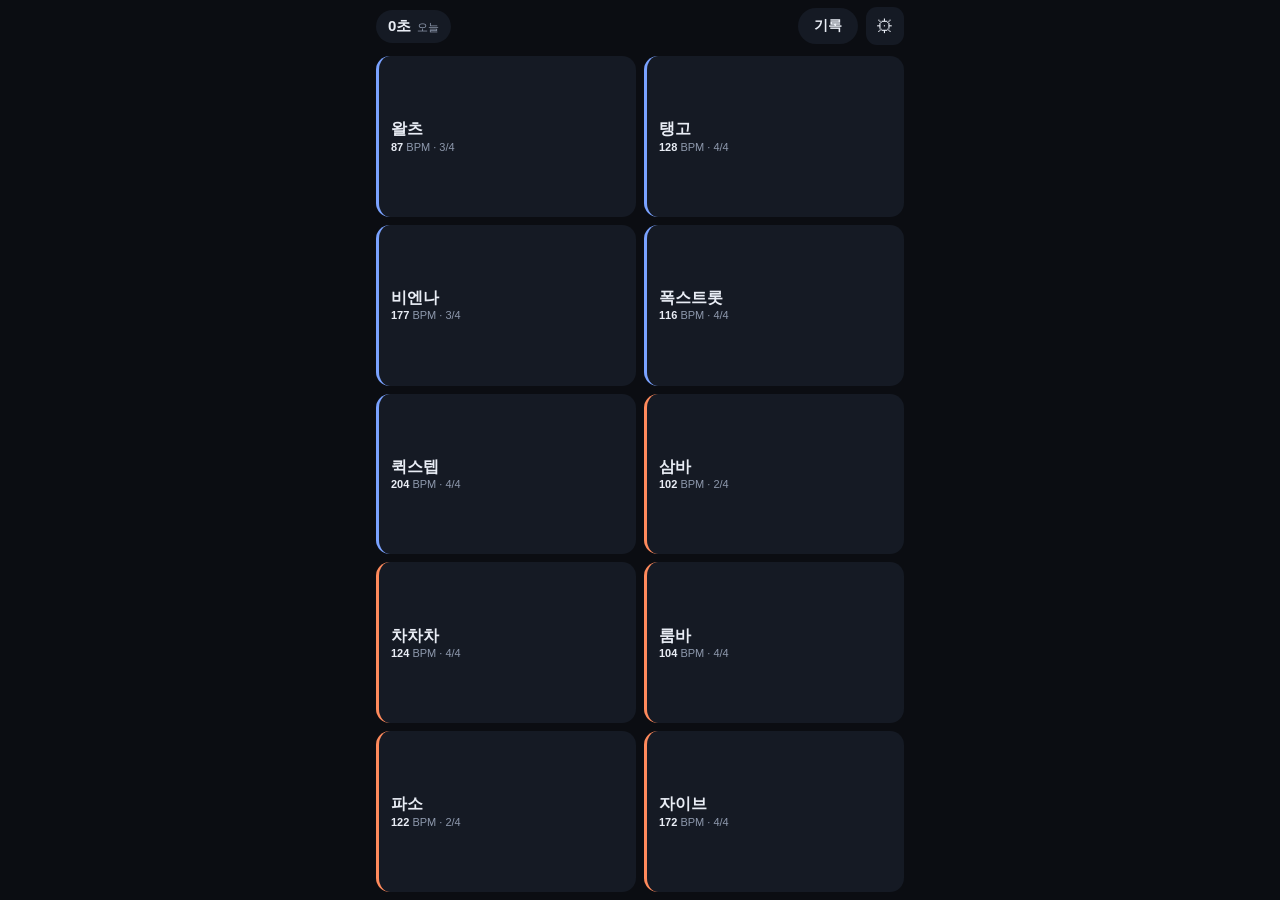
==== commit 1679a69e: "인앱 브라우저 감지 + 캐시 전략 수정 (v5) 카톡으로 링크를 보내면 앱 안의 브라우저로 열린다. 그 WebView 들은 구형이라 화면이 깨지고 소리가 안 나며 홈 화면 추가도 " ====
--- a/index.html
+++ b/index.html
@@ -18,6 +18,13 @@
 
 <!-- ============================ 홈 = 종목 + 컨트롤 ============================ -->
 <main id="view-home" class="view is-active">
+  <div class="inapp" id="inapp-warn" hidden>
+    <b>카카오톡 등 앱 안의 브라우저로 열렸습니다.</b>
+    <span>여기서는 소리·화면이 제대로 동작하지 않고 홈 화면에 추가할 수도 없습니다.</span>
+    <button id="inapp-open">브라우저에서 열기</button>
+    <small id="inapp-hint"></small>
+  </div>
+
   <header class="homebar">
     <button class="todaymini" id="today-card">
       <b id="today-val">0분</b><span id="today-sub">오늘</span>
@@ -77,7 +84,9 @@
     <div class="transport">
       <button class="tbtn" id="btn-stop" aria-label="정지">■</button>
       <button class="tbtn play" id="btn-play" aria-label="시작">▶</button>
-      <button class="tbtn" id="btn-music" aria-label="음원 얹기">♪</button>
+      <button class="tbtn labeled" id="btn-music" aria-label="내 음원 얹기">
+        <span>♪</span><small>내 음원</small>
+      </button>
     </div>
   </div>
 </main>
@@ -205,6 +214,12 @@
       </label>
     </div>
 
+    <div class="field">
+      <p class="hint">버전 <b id="app-version">—</b>
+        · 화면이 이상하거나 옛날 그대로면
+        <button class="linkbtn" id="force-refresh">새로 받기</button></p>
+    </div>
+
   </div>
 </section>
 
@@ -325,6 +340,7 @@
 
 <div class="toast" id="toast" hidden></div>
 
+<script src="js/version.js"></script>
 <script src="js/dances.js"></script>
 <script src="js/voices.js"></script>
 <script src="js/stats.js"></script>
--- a/styles.css
+++ b/styles.css
@@ -98,6 +98,25 @@
   font-weight: 600;
 }
 
+/* ---------------- 인앱 브라우저 경고 ---------------- */
+.inapp {
+  flex: 0 0 auto;
+  background: #3a2418;
+  border: 1px solid #6b4423;
+  border-radius: 14px;
+  padding: 12px 14px;
+  margin-bottom: 8px;
+  display: flex; flex-direction: column; gap: 6px;
+}
+.inapp b { font-size: 14px; color: var(--accent); }
+.inapp span { font-size: 12px; color: var(--dim); line-height: 1.5; }
+.inapp small { font-size: 11px; color: var(--dim); line-height: 1.5; }
+.inapp button {
+  background: var(--accent); color: #1a1206;
+  border-radius: 10px; padding: 11px; font-size: 14px; font-weight: 700;
+  margin-top: 2px;
+}
+
 /* ---------------- 홈 상단바 ---------------- */
 .homebar { display: flex; align-items: center; gap: 8px; min-height: 44px; flex: 0 0 auto; }
 .todaymini {
@@ -271,6 +290,10 @@
   display: grid; place-items: center;
 }
 .tbtn:active { background: var(--line); }
+/* ♪ 만으로는 뭔지 알기 어려워 글자를 붙인다 */
+.tbtn.labeled { display: flex; flex-direction: column; gap: 1px; font-size: 17px; line-height: 1; }
+.tbtn.labeled small { font-size: 9px; color: var(--dim); font-weight: 600; }
+.tbtn.has-music small { color: var(--lat); }
 .tbtn.play {
   width: 76px; height: 76px; border-radius: 26px;
   background: var(--accent); color: #1a1206;
@@ -357,7 +380,10 @@
 }
 
 .field { margin-bottom: 24px; }
-.field > label { display: block; font-size: 12px; color: var(--dim); font-weight: 600; margin-bottom: 8px; letter-spacing: .03em; }
+/* :not(.switch) 가 꼭 필요하다. 이 선택자(0,1,1)가 .switch(0,1,0)를 이겨서
+   토글 행이 display:block 으로 덮이면, 스위치가 인라인이 되어 크기가 무시되고
+   0x0 으로 사라진다. 글꼴까지 라벨용으로 바뀌어 글씨가 겹쳐 보인다. */
+.field > label:not(.switch) { display: block; font-size: 12px; color: var(--dim); font-weight: 600; margin-bottom: 8px; letter-spacing: .03em; }
 .field input[type=text],
 .field input[type=email] { width: 100%; background: var(--panel); border: none; border-radius: 12px; padding: 14px; font-size: 15px; }
 .field input[type=text]:focus,
